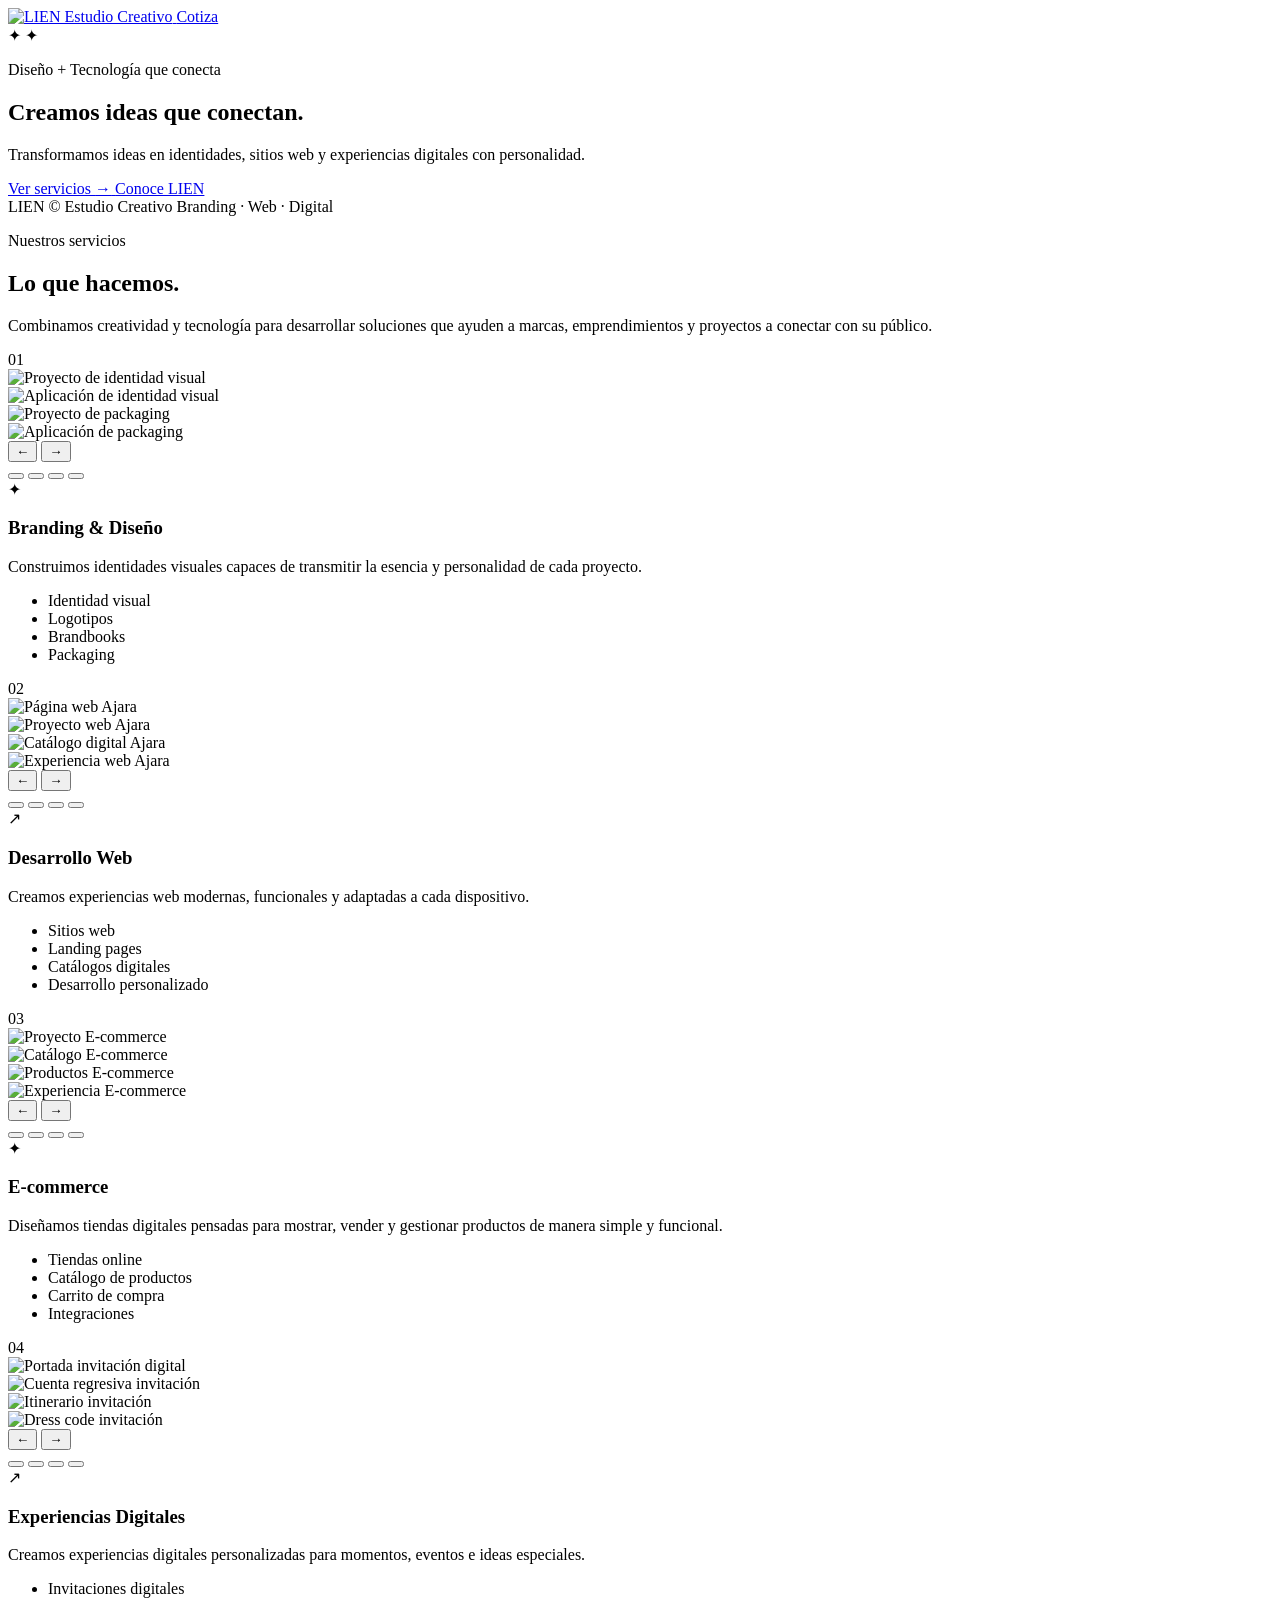
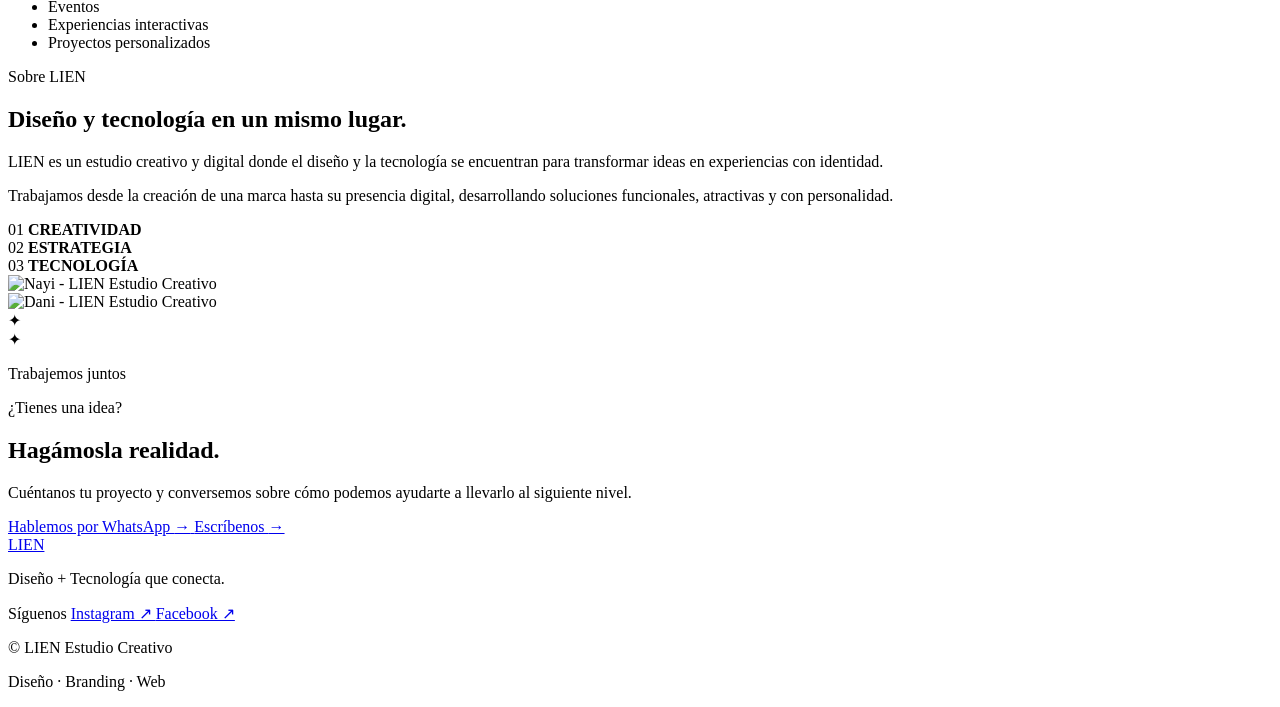
==== index.html @ dd1b2b1e "cambio de carpeta" ====
<!DOCTYPE html>
<html lang="es">

<head>
    <meta charset="UTF-8">
    <meta name="viewport" content="width=device-width, initial-scale=1.0">

    <meta
        name="description"
        content="LIEN Estudio Creativo - Diseño, branding, desarrollo web, e-commerce y experiencias digitales."
    >

    <title>LIEN | Estudio Creativo</title>

    <link rel="stylesheet" href="css/style.css">
</head>

<body>

    <!-- ==========================================
         HEADER
    =========================================== -->

    <header class="header">

        <a href="#inicio" class="logo" aria-label="Ir al inicio">
            <img
                src="assets/images/Logo lien.jpeg"
                alt="LIEN Estudio Creativo"
            >
        </a>

        <a href="#contacto" class="header-contact">
            Cotiza 
        </a>

    </header>


    <main>

        <!-- ==========================================
             HERO
        =========================================== -->

        <section class="hero" id="inicio">

            <div class="hero-shape shape-one"></div>
            <div class="hero-shape shape-two"></div>

            <span class="hero-star star-one">✦</span>
            <span class="hero-star star-two">✦</span>

            <div class="hero-content">

                <p class="eyebrow">
                    Diseño + Tecnología que conecta
                </p>

                <h1>
                    Creamos ideas
                    <span>que conectan.</span>
                </h1>

                <p class="hero-description">
                    Transformamos ideas en identidades,
                    sitios web y experiencias digitales
                    con personalidad.
                </p>

                <div class="hero-actions">

                    <a href="#servicios" class="button-primary">
                        Ver servicios
                        <span>→</span>
                    </a>

                    <a href="#nosotros" class="button-text">
                        Conoce LIEN
                    </a>

                </div>

            </div>

            <div class="hero-bottom">

                <span>LIEN © <span id="heroYear"></span></span>
                <span>Estudio Creativo</span>
                <span>Branding · Web · Digital</span>

            </div>

        </section>


        <!-- ==========================================
             SERVICIOS
        =========================================== -->

        <section class="services-section" id="servicios">

            <div class="section-heading">

                <div>
                    <p class="section-label">
                        Nuestros servicios
                    </p>

                    <h2>
                        Lo que hacemos<span>.</span>
                    </h2>
                </div>

                <p class="services-intro">
                    Combinamos creatividad y tecnología
                    para desarrollar soluciones que ayuden
                    a marcas, emprendimientos y proyectos
                    a conectar con su público.
                </p>

            </div>


            <div class="services-grid">


                <!-- ==================================
                     01 BRANDING
                =================================== -->

                <article class="service-card service-branding">

                    <span class="service-number">01</span>

                    <div class="mini-carousel">

                        <div class="carousel-viewport">

                            <div class="carousel-track">

                                <div class="carousel-slide">
                                    <img
                                        src="assets/images/Branding/branding-01.jpeg"
                                        alt="Proyecto de identidad visual"
                                    >
                                </div>

                                <div class="carousel-slide">
                                    <img
                                        src="assets/images/Branding/branding-02.jpeg"
                                        alt="Aplicación de identidad visual"
                                    >
                                </div>

                                <div class="carousel-slide">
                                    <img
                                        src="assets/images/Branding/packaging-01.gif"
                                        alt="Proyecto de packaging"
                                    >
                                </div>

                                <div class="carousel-slide">
                                    <img
                                        src="assets/images/Branding/packaging-02.gif"
                                        alt="Aplicación de packaging"
                                    >
                                </div>

                            </div>

                            <button
                                class="carousel-arrow carousel-prev"
                                type="button"
                                aria-label="Imagen anterior"
                            >
                                ←
                            </button>

                            <button
                                class="carousel-arrow carousel-next"
                                type="button"
                                aria-label="Imagen siguiente"
                            >
                                →
                            </button>

                        </div>

                        <div class="carousel-dots">
                            <button class="carousel-dot active"></button>
                            <button class="carousel-dot"></button>
                            <button class="carousel-dot"></button>
                            <button class="carousel-dot"></button>
                        </div>

                    </div>


                    <div class="service-content">

                        <div class="service-icon">✦</div>

                        <h3>Branding & Diseño</h3>

                        <p>
                            Construimos identidades visuales capaces
                            de transmitir la esencia y personalidad
                            de cada proyecto.
                        </p>

                        <ul>
                            <li>Identidad visual</li>
                            <li>Logotipos</li>
                            <li>Brandbooks</li>
                            <li>Packaging</li>
                        </ul>

                    </div>

                </article>


                <!-- ==================================
                     02 DESARROLLO WEB
                =================================== -->

                <article class="service-card service-web">

                    <span class="service-number">02</span>

                    <div class="mini-carousel">

                        <div class="carousel-viewport">

                            <div class="carousel-track">

                                <div class="carousel-slide">
                                    <img
                                        src="assets/images/Desarrollo web/ajara-web-01.png"
                                        alt="Página web Ajara"
                                    >
                                </div>

                                <div class="carousel-slide">
                                    <img
                                        src="assets/images/Desarrollo web/ajara-web-02.png"
                                        alt="Proyecto web Ajara"
                                    >
                                </div>

                                <div class="carousel-slide">
                                    <img
                                        src="assets/images/Desarrollo web/ajara-web-03.png"
                                        alt="Catálogo digital Ajara"
                                    >
                                </div>

                                <div class="carousel-slide">
                                    <img
                                        src="assets/images/Desarrollo web/ajara-web-04.png"
                                        alt="Experiencia web Ajara"
                                    >
                                </div>

                            </div>

                            <button
                                class="carousel-arrow carousel-prev"
                                type="button"
                                aria-label="Imagen anterior"
                            >
                                ←
                            </button>

                            <button
                                class="carousel-arrow carousel-next"
                                type="button"
                                aria-label="Imagen siguiente"
                            >
                                →
                            </button>

                        </div>

                        <div class="carousel-dots">
                            <button class="carousel-dot active"></button>
                            <button class="carousel-dot"></button>
                            <button class="carousel-dot"></button>
                            <button class="carousel-dot"></button>
                        </div>

                    </div>


                    <div class="service-content">

                        <div class="service-icon">↗</div>

                        <h3>Desarrollo Web</h3>

                        <p>
                            Creamos experiencias web modernas,
                            funcionales y adaptadas a cada dispositivo.
                        </p>

                        <ul>
                            <li>Sitios web</li>
                            <li>Landing pages</li>
                            <li>Catálogos digitales</li>
                            <li>Desarrollo personalizado</li>
                        </ul>

                    </div>

                </article>


                <!-- ==================================
                     03 E-COMMERCE
                =================================== -->

                <article class="service-card service-ecommerce">

                    <span class="service-number">03</span>

                    <div class="mini-carousel">

                        <div class="carousel-viewport">

                            <div class="carousel-track">

                                <div class="carousel-slide">
                                    <img
                                        src="assets/images/E-comerce/ecomerce 1.png"
                                        alt="Proyecto E-commerce"
                                    >
                                </div>

                                <div class="carousel-slide">
                                    <img
                                        src="assets/images/E-comerce/ecomerce 2.png"
                                        alt="Catálogo E-commerce"
                                    >
                                </div>

                                <div class="carousel-slide">
                                    <img
                                        src="assets/images/E-comerce/ecomerce 3.png"
                                        alt="Productos E-commerce"
                                    >
                                </div>

                                <div class="carousel-slide">
                                    <img
                                        src="assets/images/E-comerce/ecomerce 4.png"
                                        alt="Experiencia E-commerce"
                                    >
                                </div>

                            </div>

                            <button
                                class="carousel-arrow carousel-prev"
                                type="button"
                                aria-label="Imagen anterior"
                            >
                                ←
                            </button>

                            <button
                                class="carousel-arrow carousel-next"
                                type="button"
                                aria-label="Imagen siguiente"
                            >
                                →
                            </button>

                        </div>

                        <div class="carousel-dots">
                            <button class="carousel-dot active"></button>
                            <button class="carousel-dot"></button>
                            <button class="carousel-dot"></button>
                            <button class="carousel-dot"></button>
                        </div>

                    </div>


                    <div class="service-content">

                        <div class="service-icon">✦</div>

                        <h3>E-commerce</h3>

                        <p>
                            Diseñamos tiendas digitales pensadas
                            para mostrar, vender y gestionar productos
                            de manera simple y funcional.
                        </p>

                        <ul>
                            <li>Tiendas online</li>
                            <li>Catálogo de productos</li>
                            <li>Carrito de compra</li>
                            <li>Integraciones</li>
                        </ul>

                    </div>

                </article>


                <!-- ==================================
                     04 EXPERIENCIAS DIGITALES
                =================================== -->

                <article class="service-card service-experiences">

                    <span class="service-number">04</span>

                    <div class="mini-carousel">

                        <div class="carousel-viewport">

                            <div class="carousel-track">

                                <div class="carousel-slide">
                                    <img
                                        src="assets/images/Experiencias/experiencias 04.png"
                                        alt="Portada invitación digital"
                                    >
                                </div>

                                <div class="carousel-slide">
                                    <img
                                        src="assets/images/Experiencias/experiencias 01.png"
                                        alt="Cuenta regresiva invitación"
                                    >
                                </div>

                                <div class="carousel-slide">
                                    <img
                                        src="assets/images/Experiencias/experiencias 02.png"
                                        alt="Itinerario invitación"
                                    >
                                </div>

                                <div class="carousel-slide">
                                    <img
                                        src="assets/images/Experiencias/experiencias 03.png"
                                        alt="Dress code invitación"
                                    >
                                </div>

                            </div>

                            <button
                                class="carousel-arrow carousel-prev"
                                type="button"
                                aria-label="Imagen anterior"
                            >
                                ←
                            </button>

                            <button
                                class="carousel-arrow carousel-next"
                                type="button"
                                aria-label="Imagen siguiente"
                            >
                                →
                            </button>

                        </div>

                        <div class="carousel-dots">
                            <button class="carousel-dot active"></button>
                            <button class="carousel-dot"></button>
                            <button class="carousel-dot"></button>
                            <button class="carousel-dot"></button>
                        </div>

                    </div>


                    <div class="service-content">

                        <div class="service-icon">↗</div>

                        <h3>Experiencias Digitales</h3>

                        <p>
                            Creamos experiencias digitales
                            personalizadas para momentos,
                            eventos e ideas especiales.
                        </p>

                        <ul>
                            <li>Invitaciones digitales</li>
                            <li>Eventos</li>
                            <li>Experiencias interactivas</li>
                            <li>Proyectos personalizados</li>
                        </ul>

                    </div>

                </article>

            </div>

        </section>


        <!-- ==========================================
             SOBRE LIEN
        =========================================== -->

        <section class="about-section" id="nosotros">

            <div class="about-content">

                <div class="about-info">

                    <p class="section-label">
                        Sobre LIEN
                    </p>

                    <h2>
                        Diseño y tecnología
                        <span>en un mismo lugar.</span>
                    </h2>

                    <div class="about-text">

                        <p>
                            LIEN es un estudio creativo y digital
                            donde el diseño y la tecnología se encuentran
                            para transformar ideas en experiencias
                            con identidad.
                        </p>

                        <p>
                            Trabajamos desde la creación de una marca
                            hasta su presencia digital, desarrollando
                            soluciones funcionales, atractivas
                            y con personalidad.
                        </p>

                    </div>

                    <div class="about-values">

                        <div>
                            <span>01</span>
                            <strong>CREATIVIDAD</strong>
                        </div>

                        <div>
                            <span>02</span>
                            <strong>ESTRATEGIA</strong>
                        </div>

                        <div>
                            <span>03</span>
                            <strong>TECNOLOGÍA</strong>
                        </div>

                    </div>

                </div>


                <div class="about-gallery">

                    <div class="about-photo about-photo-one">
                        <img
                            src="assets/images/nayi.jpeg"
                            alt="Nayi - LIEN Estudio Creativo"
                        >
                    </div>

                    <div class="about-photo about-photo-two">
                        <img
                            src="assets/images/dani.jpeg"
                            alt="Dani - LIEN Estudio Creativo"
                        >
                    </div>

                    <span class="about-gallery-star">✦</span>

                </div>

            </div>

        </section>


        <!-- ==========================================
             CONTACTO
        =========================================== -->

        <section class="contact-section" id="contacto">

            <span class="contact-star">✦</span>

            <div class="contact-content">

                <p class="section-label">
                    Trabajemos juntos
                </p>

                <p class="contact-small">
                    ¿Tienes una idea?
                </p>

                <h2>
                    Hagámosla
                    <span>realidad.</span>
                </h2>

                <p class="contact-description">
                    Cuéntanos tu proyecto y conversemos
                    sobre cómo podemos ayudarte a llevarlo
                    al siguiente nivel.
                </p>

                <div class="contact-buttons">

                    <a
                        href="https://wa.me/56963546321"
                        target="_blank"
                        rel="noopener noreferrer"
                        class="contact-button contact-whatsapp"
                    >
                        Hablemos por WhatsApp
                        <span>→</span>
                    </a>

                    <a
                        href="mailto:estudio_lien@outlook.com"
                        class="contact-button contact-email"
                    >
                        Escríbenos
                        <span>→</span>
                    </a>

                </div>

            </div>

        </section>

    </main>


    <!-- ==========================================
         FOOTER
    =========================================== -->

    <footer class="footer">

        <div class="footer-brand">

            <a href="#inicio" class="footer-logo">
                LIEN
            </a>

            <p>
                Diseño + Tecnología que conecta.
            </p>

        </div>


        <div class="footer-social">

            <span>Síguenos</span>

            <a
                href="https://www.instagram.com/estudio_lien/"
                target="_blank"
                rel="noopener noreferrer"
            >
                Instagram ↗
            </a>

            <a
                href="https://www.facebook.com/profile.php?id=61594527280210"
                target="_blank"
                rel="noopener noreferrer"
            >
                Facebook ↗
            </a>

        </div>


        <div class="footer-bottom">

            <p>
                © <span id="year"></span>
                LIEN Estudio Creativo
            </p>

            <p>
                Diseño · Branding · Web
            </p>

        </div>

    </footer>


    <script src="js/main.js"></script>

</body>
</html>
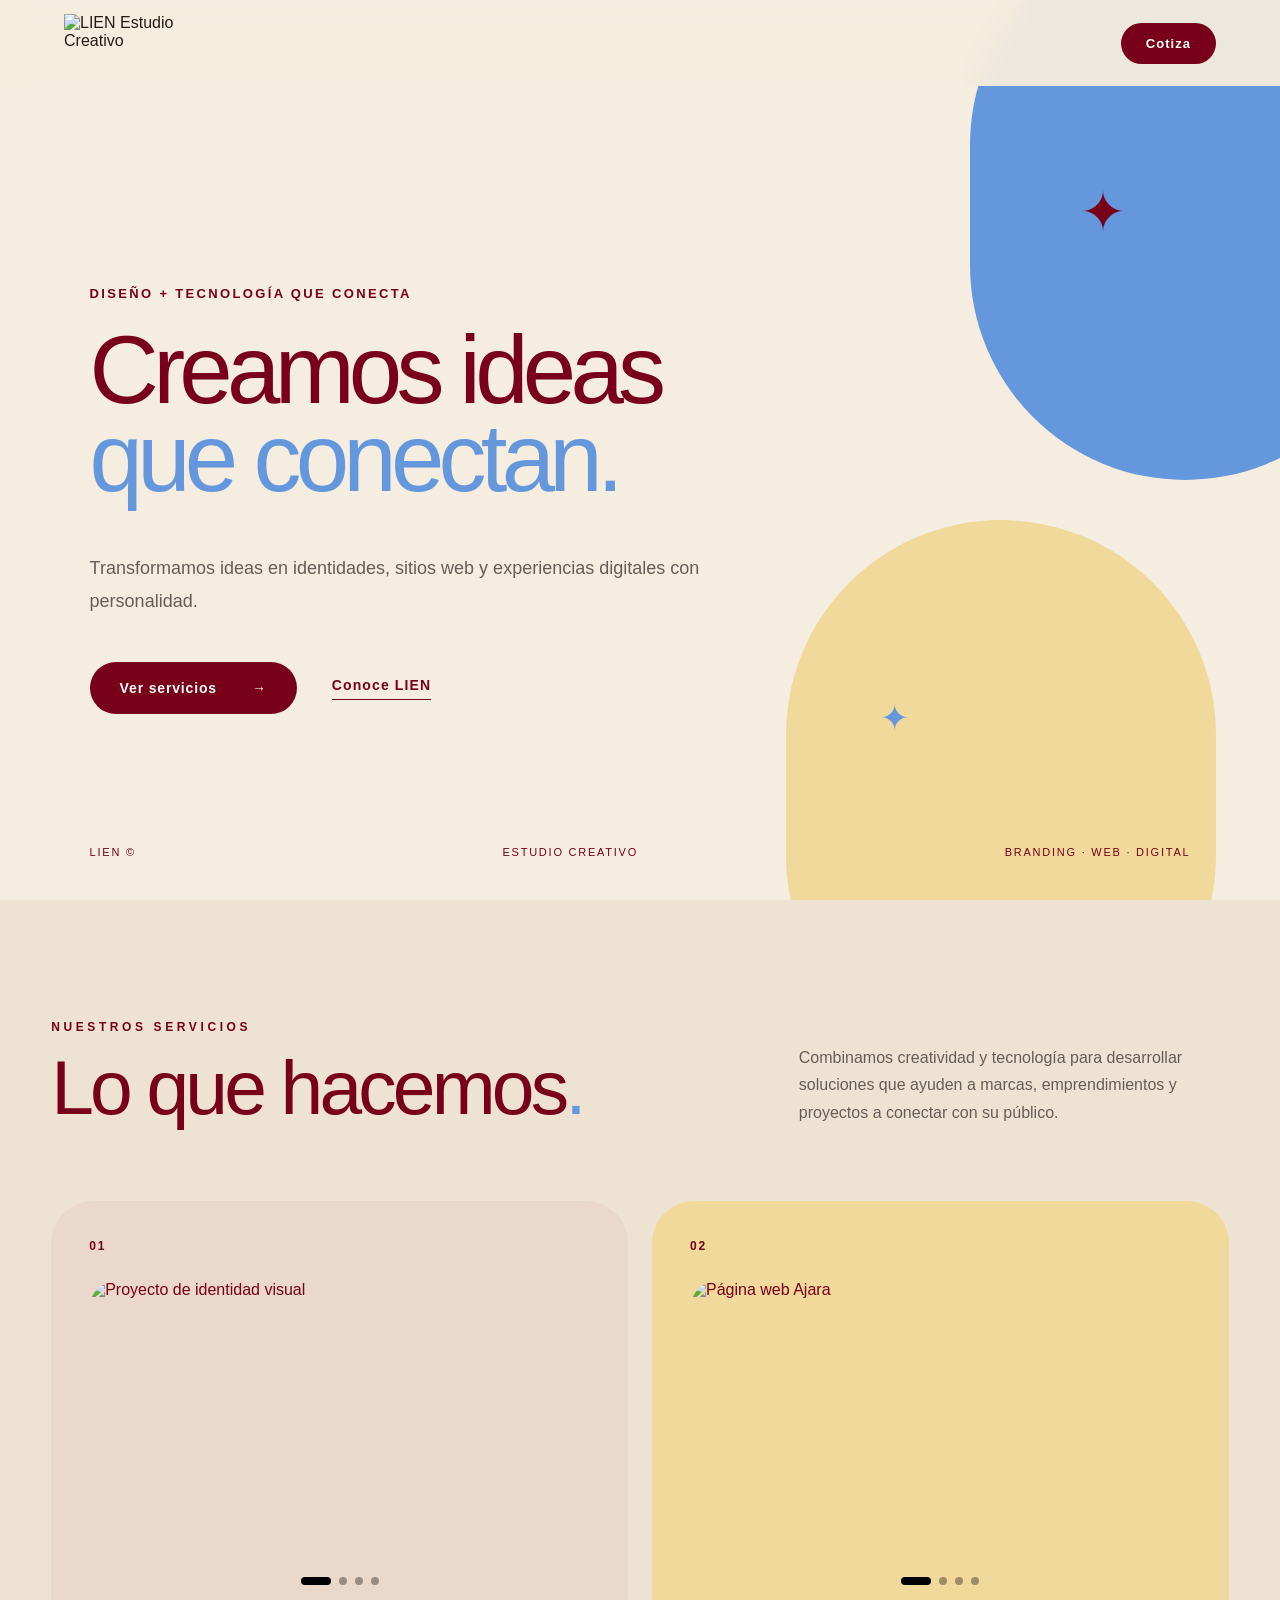
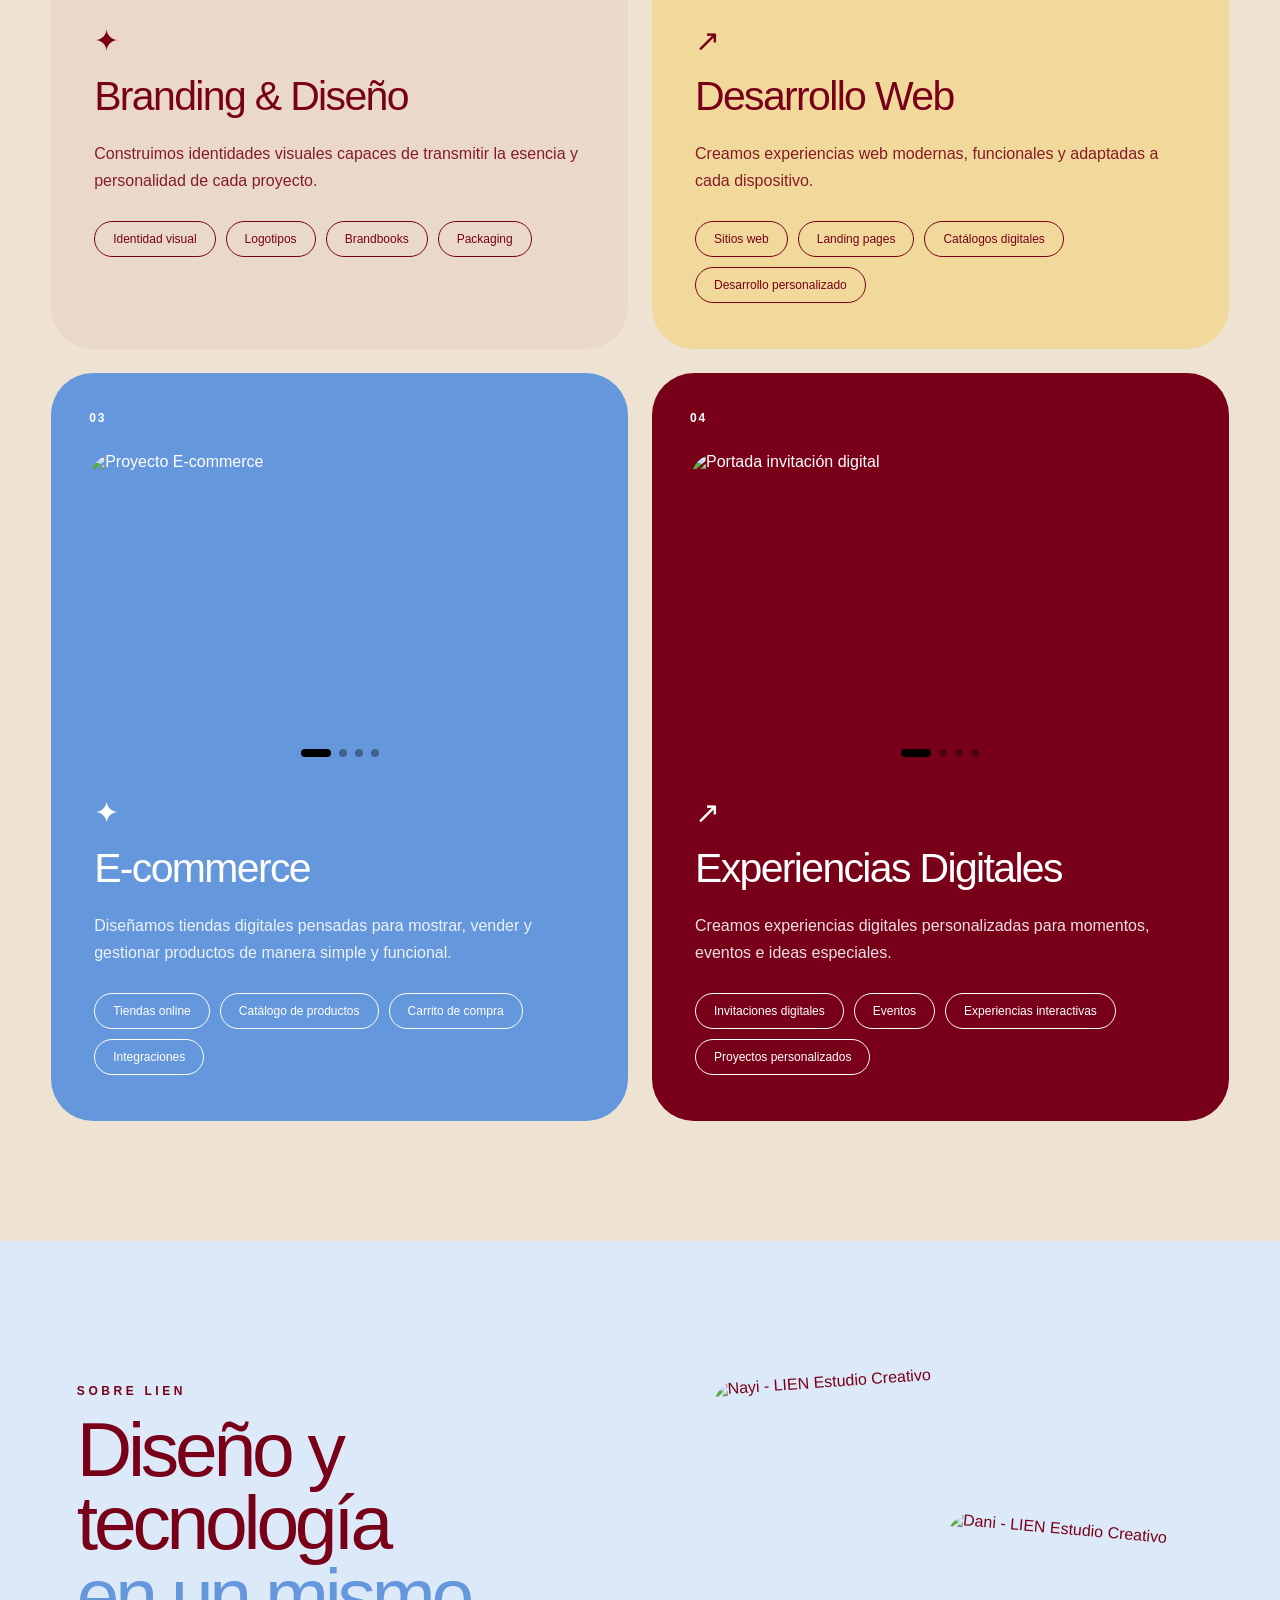
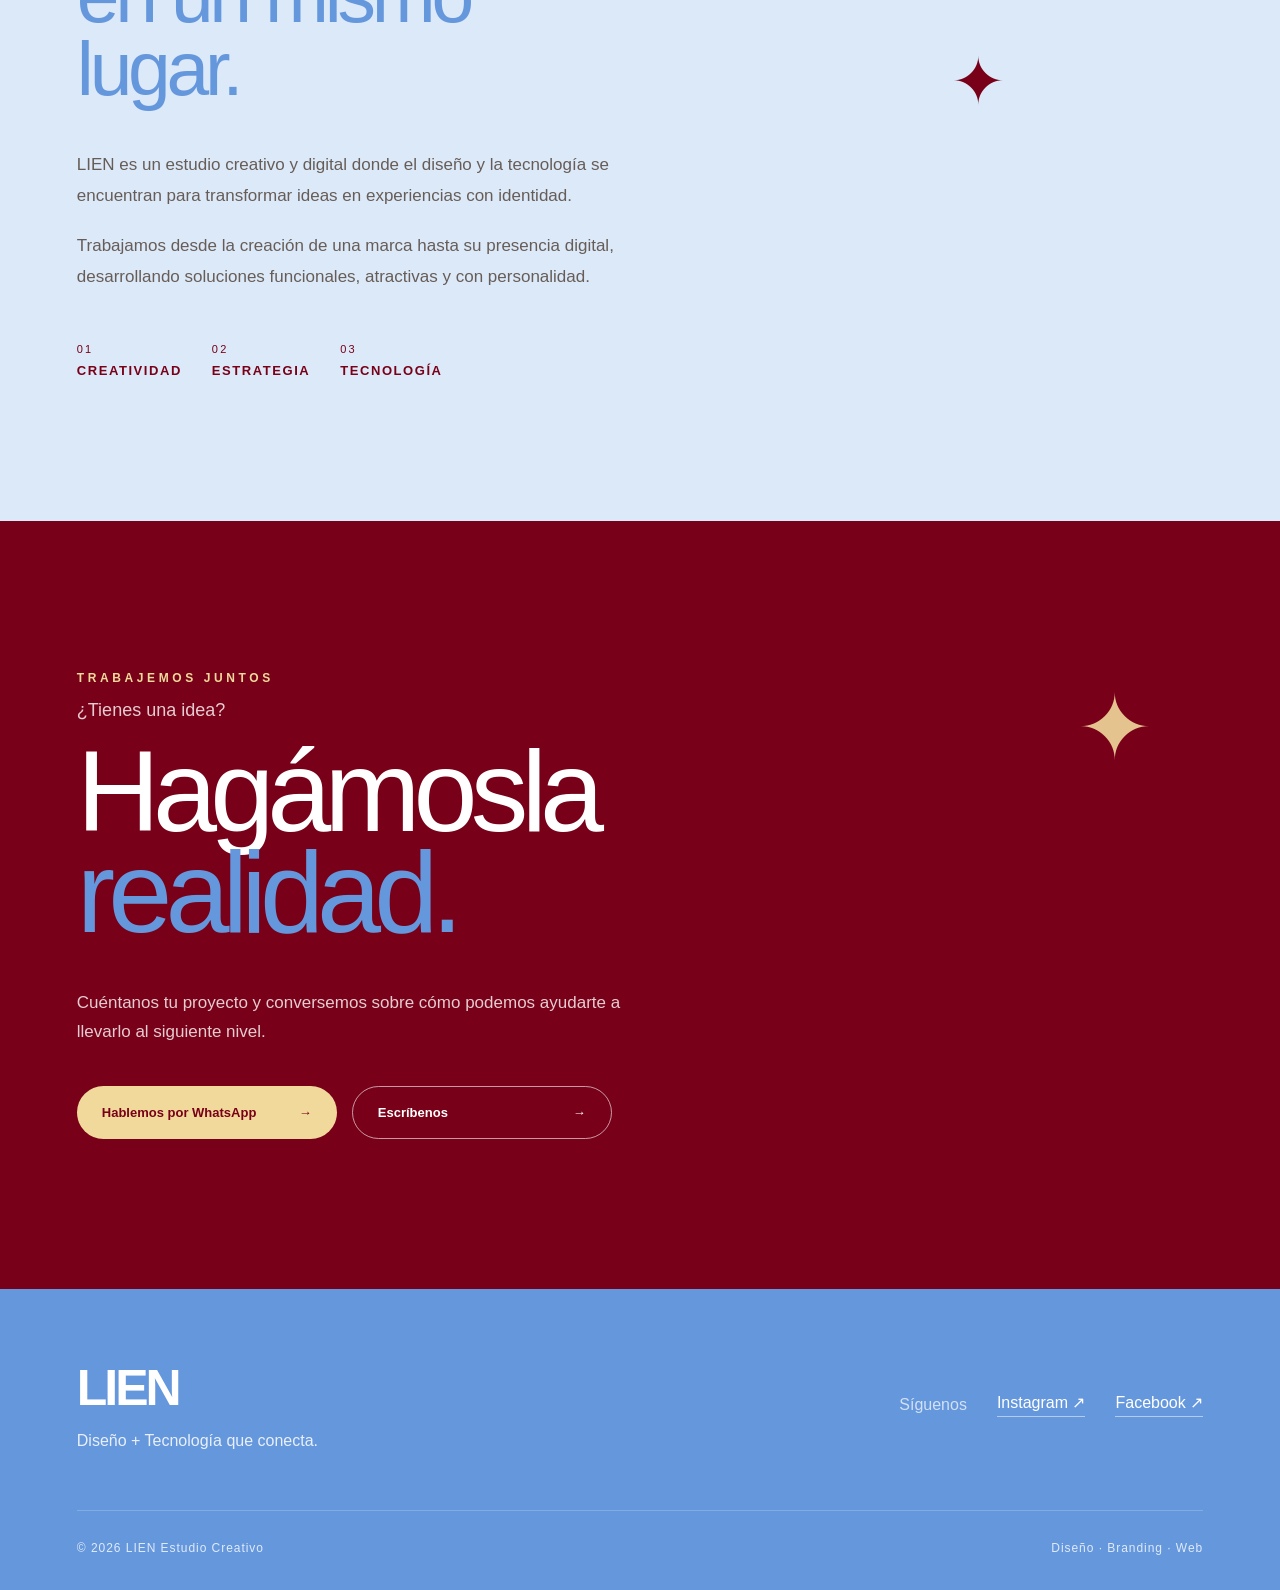
==== commit 7dd88d54: "agregando css y java" ====
--- a/index.html
+++ b/index.html
@@ -12,7 +12,7 @@
 
     <title>LIEN | Estudio Creativo</title>
 
-    <link rel="stylesheet" href="css/style.css">
+    <link rel="stylesheet" href="style.css">
 </head>
 
 <body>
@@ -712,7 +712,7 @@
     </footer>
 
 
-    <script src="js/main.js"></script>
+    <script src="main.js"></script>
 
 </body>
 </html>
--- a/style.css
+++ b/style.css
@@ -0,0 +1,1362 @@
+/* ==========================================================
+   LIEN — ESTUDIO CREATIVO
+   CSS COMPLETO
+========================================================== */
+
+
+/* ==========================================================
+   VARIABLES
+========================================================== */
+
+:root {
+    --burgundy: #780018;
+    --burgundy-dark: #5d0013;
+
+    --blue: #6597dd;
+    --blue-light: #8bb2e8;
+    --blue-soft: #dce9f8;
+
+    --cream: #f1d99c;
+    --cream-light: #f5eddf;
+    --cream-soft: #eee3d3;
+
+    --white: #ffffff;
+
+    --background: #f5eddf;
+
+    --text: #261b18;
+    --text-soft: #675d58;
+
+    --container: 1500px;
+}
+
+
+/* ==========================================================
+   RESET
+========================================================== */
+
+* {
+    margin: 0;
+    padding: 0;
+    box-sizing: border-box;
+}
+
+html {
+    scroll-behavior: smooth;
+}
+
+body {
+    font-family: Arial, Helvetica, sans-serif;
+    background: var(--background);
+    color: var(--text);
+    overflow-x: hidden;
+}
+
+img {
+    display: block;
+    max-width: 100%;
+}
+
+a {
+    color: inherit;
+    text-decoration: none;
+}
+
+button {
+    font: inherit;
+}
+
+
+/* ==========================================================
+   HEADER
+========================================================== */
+
+.header {
+    position: fixed;
+    top: 0;
+    left: 0;
+
+    width: 100%;
+    height: 86px;
+
+    padding: 0 5%;
+
+    display: flex;
+    align-items: center;
+    justify-content: space-between;
+
+    background: rgba(245, 237, 223, 0.94);
+
+    backdrop-filter: blur(12px);
+
+    z-index: 1000;
+
+    transition: 0.3s ease;
+}
+
+.header.scrolled {
+    background: rgba(245, 237, 223, 0.98);
+
+    box-shadow:
+        0 8px 30px rgba(120, 0, 24, 0.08);
+}
+
+
+/* LOGO */
+
+.logo {
+    display: flex;
+    align-items: center;
+
+    width: 150px;
+}
+
+.logo img {
+    width: 100%;
+    max-width: 150px;
+
+    height: 58px;
+
+    object-fit: contain;
+}
+
+
+/* BOTÓN HEADER */
+
+.header-contact {
+    display: inline-flex;
+    align-items: center;
+    justify-content: center;
+
+    padding: 13px 25px;
+
+    border-radius: 999px;
+
+    background: var(--burgundy);
+    color: var(--white);
+
+    font-size: 13px;
+    font-weight: 600;
+    letter-spacing: 0.08em;
+
+    transition:
+        background 0.3s ease,
+        transform 0.3s ease;
+}
+
+.header-contact:hover {
+    background: var(--burgundy-dark);
+    transform: translateY(-2px);
+}
+
+
+/* ==========================================================
+   HERO
+========================================================== */
+
+.hero {
+    position: relative;
+
+    min-height: 100vh;
+
+    padding:
+        170px
+        max(7%, calc((100vw - var(--container)) / 2))
+        70px;
+
+    display: flex;
+    align-items: center;
+
+    background: var(--cream-light);
+
+    overflow: hidden;
+}
+
+
+/* CONTENIDO */
+
+.hero-content {
+    position: relative;
+    z-index: 5;
+
+    width: min(900px, 70%);
+}
+
+
+/* EYEBROW */
+
+.eyebrow {
+    margin-bottom: 25px;
+
+    color: var(--burgundy);
+
+    font-size: 13px;
+    font-weight: 700;
+
+    letter-spacing: 0.18em;
+    text-transform: uppercase;
+}
+
+
+/* TITULAR */
+
+.hero h1 {
+    max-width: 1000px;
+
+    color: var(--burgundy);
+
+    font-size: clamp(70px, 7.5vw, 145px);
+    font-weight: 500;
+
+    line-height: 0.92;
+    letter-spacing: -0.06em;
+}
+
+.hero h1 span {
+    display: block;
+
+    color: var(--blue);
+}
+
+
+/* DESCRIPCIÓN */
+
+.hero-description {
+    max-width: 620px;
+
+    margin-top: 50px;
+
+    color: var(--text-soft);
+
+    font-size: 18px;
+    line-height: 1.8;
+}
+
+
+/* BOTONES */
+
+.hero-actions {
+    display: flex;
+    align-items: center;
+    gap: 35px;
+
+    margin-top: 45px;
+}
+
+.button-primary {
+    display: inline-flex;
+    align-items: center;
+    gap: 35px;
+
+    padding: 18px 30px;
+
+    background: var(--burgundy);
+    color: var(--white);
+
+    border-radius: 999px;
+
+    font-size: 14px;
+    font-weight: 600;
+
+    letter-spacing: 0.06em;
+
+    transition: 0.3s ease;
+}
+
+.button-primary:hover {
+    background: var(--burgundy-dark);
+    transform: translateY(-3px);
+}
+
+.button-text {
+    padding-bottom: 6px;
+
+    border-bottom: 1px solid var(--burgundy);
+
+    color: var(--burgundy);
+
+    font-size: 14px;
+    font-weight: 600;
+
+    letter-spacing: 0.08em;
+}
+
+
+/* ==========================================================
+   FIGURAS HERO
+========================================================== */
+
+.hero-shape {
+    position: absolute;
+
+    border-radius: 999px;
+}
+
+.shape-one {
+    width: 430px;
+    height: 550px;
+
+    right: -120px;
+    top: -70px;
+
+    background: var(--blue);
+}
+
+.shape-two {
+    width: 430px;
+    height: 550px;
+
+    right: 5%;
+    bottom: -170px;
+
+    background: var(--cream);
+}
+
+.hero-star {
+    position: absolute;
+
+    z-index: 3;
+
+    color: var(--burgundy);
+}
+
+.star-one {
+    right: 12%;
+    top: 20%;
+
+    font-size: 55px;
+}
+
+.star-two {
+    right: 29%;
+    bottom: 18%;
+
+    color: var(--blue);
+
+    font-size: 35px;
+}
+
+
+/* ==========================================================
+   HERO BOTTOM
+========================================================== */
+
+.hero-bottom {
+    position: absolute;
+
+    left: 7%;
+    right: 7%;
+    bottom: 42px;
+
+    display: flex;
+    justify-content: space-between;
+
+    color: var(--burgundy);
+
+    font-size: 11px;
+
+    letter-spacing: 0.16em;
+    text-transform: uppercase;
+}
+
+
+/* ==========================================================
+   SERVICIOS
+========================================================== */
+
+.services-section {
+    padding: 120px 4%;
+
+    background: var(--cream-soft);
+}
+
+
+/* CABECERA */
+
+.section-heading {
+    max-width: var(--container);
+
+    margin: 0 auto 75px;
+
+    display: flex;
+    justify-content: space-between;
+    align-items: flex-end;
+
+    gap: 60px;
+}
+
+.section-label {
+    margin-bottom: 15px;
+
+    color: var(--burgundy);
+
+    font-size: 12px;
+    font-weight: 700;
+
+    letter-spacing: 0.3em;
+    text-transform: uppercase;
+}
+
+.section-heading h2 {
+    color: var(--burgundy);
+
+    font-size: clamp(48px, 6vw, 95px);
+
+    font-weight: 500;
+    letter-spacing: -0.05em;
+
+    line-height: 1;
+}
+
+.section-heading h2 span {
+    color: var(--blue);
+}
+
+.services-intro {
+    max-width: 430px;
+
+    color: var(--text-soft);
+
+    font-size: 16px;
+    line-height: 1.7;
+}
+
+
+/* ==========================================================
+   GRID SERVICIOS
+========================================================== */
+
+.services-grid {
+    max-width: var(--container);
+
+    margin: 0 auto;
+
+    display: grid;
+
+    grid-template-columns:
+        repeat(2, minmax(0, 1fr));
+
+    gap: 24px;
+}
+
+
+/* ==========================================================
+   TARJETA
+========================================================== */
+
+.service-card {
+    position: relative;
+
+    min-width: 0;
+
+    padding: 38px;
+
+    border-radius: 42px;
+
+    overflow: hidden;
+}
+
+
+/* COLORES */
+
+.service-branding {
+    background: #ead9ca;
+    color: var(--burgundy);
+}
+
+.service-web {
+    background: var(--cream);
+    color: var(--burgundy);
+}
+
+.service-ecommerce {
+    background: var(--blue);
+    color: var(--white);
+}
+
+.service-experiences {
+    background: var(--burgundy);
+    color: var(--white);
+}
+
+
+/* NÚMERO */
+
+.service-number {
+    display: block;
+
+    margin-bottom: 28px;
+
+    font-size: 12px;
+    font-weight: 700;
+
+    letter-spacing: 0.16em;
+}
+
+
+/* ==========================================================
+   CARRUSEL
+========================================================== */
+
+.mini-carousel {
+    width: 100%;
+}
+
+.carousel-viewport {
+    position: relative;
+
+    width: 100%;
+
+    aspect-ratio: 16 / 9;
+
+    border-radius: 28px;
+
+    overflow: hidden;
+}
+
+.carousel-track {
+    display: flex;
+
+    width: 100%;
+    height: 100%;
+
+    transition: transform 0.55s ease;
+}
+
+.carousel-slide {
+    flex: 0 0 100%;
+
+    min-width: 100%;
+    height: 100%;
+}
+
+.carousel-slide img {
+    width: 100%;
+    height: 100%;
+
+    object-fit: cover;
+}
+
+
+/* FLECHAS */
+
+.carousel-arrow {
+    position: absolute;
+
+    top: 50%;
+
+    width: 44px;
+    height: 44px;
+
+    transform: translateY(-50%);
+
+    border: 0;
+
+    border-radius: 50%;
+
+    background: rgba(255, 255, 255, 0.9);
+
+    color: var(--burgundy);
+
+    cursor: pointer;
+
+    z-index: 10;
+
+    opacity: 0;
+
+    transition: 0.3s ease;
+}
+
+.carousel-prev {
+    left: 16px;
+}
+
+.carousel-next {
+    right: 16px;
+}
+
+.carousel-viewport:hover .carousel-arrow {
+    opacity: 1;
+}
+
+
+/* DOTS */
+
+.carousel-dots {
+    display: flex;
+    justify-content: center;
+
+    gap: 8px;
+
+    margin: 14px 0 0;
+}
+
+.carousel-dot {
+    width: 8px;
+    height: 8px;
+
+    padding: 0;
+
+    border: 0;
+
+    border-radius: 50%;
+
+    background: currentColor;
+
+    opacity: 0.35;
+
+    cursor: pointer;
+
+    transition: 0.25s ease;
+}
+
+.carousel-dot.active {
+    width: 30px;
+
+    border-radius: 999px;
+
+    opacity: 1;
+}
+
+
+/* ==========================================================
+   CONTENIDO TARJETA
+========================================================== */
+
+.service-content {
+    padding: 38px 5px 8px;
+}
+
+.service-icon {
+    margin-bottom: 15px;
+
+    font-size: 30px;
+}
+
+.service-content h3 {
+    margin-bottom: 20px;
+
+    font-size: clamp(36px, 3.2vw, 62px);
+
+    font-weight: 500;
+
+    letter-spacing: -0.04em;
+}
+
+.service-content p {
+    max-width: 610px;
+
+    margin-bottom: 27px;
+
+    font-size: 16px;
+
+    line-height: 1.7;
+
+    opacity: 0.88;
+}
+
+.service-content ul {
+    display: flex;
+    flex-wrap: wrap;
+
+    gap: 10px;
+
+    list-style: none;
+}
+
+.service-content li {
+    padding: 10px 18px;
+
+    border: 1px solid currentColor;
+
+    border-radius: 999px;
+
+    font-size: 12px;
+}
+
+
+/* ==========================================================
+   SOBRE LIEN
+========================================================== */
+
+.about-section {
+    padding: 130px 6%;
+
+    background: var(--blue-soft);
+
+    color: var(--burgundy);
+}
+
+.about-content {
+    max-width: var(--container);
+
+    margin: auto;
+
+    display: grid;
+
+    grid-template-columns:
+        minmax(0, 1fr)
+        minmax(420px, 0.85fr);
+
+    gap: 90px;
+
+    align-items: center;
+}
+
+.about-info h2 {
+    max-width: 750px;
+
+    margin-bottom: 45px;
+
+    font-size: clamp(55px, 6vw, 100px);
+
+    font-weight: 500;
+
+    line-height: 0.95;
+
+    letter-spacing: -0.055em;
+}
+
+.about-info h2 span {
+    display: block;
+
+    color: var(--blue);
+}
+
+.about-text {
+    max-width: 650px;
+
+    display: grid;
+
+    gap: 20px;
+
+    color: var(--text-soft);
+
+    font-size: 17px;
+
+    line-height: 1.8;
+}
+
+
+/* VALORES */
+
+.about-values {
+    display: flex;
+    flex-wrap: wrap;
+
+    gap: 30px;
+
+    margin-top: 50px;
+}
+
+.about-values div {
+    display: flex;
+    flex-direction: column;
+
+    gap: 8px;
+}
+
+.about-values span {
+    font-size: 11px;
+
+    letter-spacing: 0.2em;
+}
+
+.about-values strong {
+    font-size: 13px;
+
+    letter-spacing: 0.12em;
+}
+
+
+/* ==========================================================
+   GALERÍA SOBRE LIEN
+========================================================== */
+
+.about-gallery {
+    position: relative;
+
+    min-height: 620px;
+}
+
+.about-photo {
+    position: absolute;
+
+    overflow: hidden;
+
+    border-radius: 30px;
+}
+
+.about-photo img {
+    width: 100%;
+    height: 100%;
+
+    object-fit: cover;
+}
+
+.about-photo-one {
+    width: 58%;
+    height: 470px;
+
+    left: 0;
+    top: 0;
+
+    transform: rotate(-4deg);
+}
+
+.about-photo-two {
+    width: 58%;
+    height: 470px;
+
+    right: 0;
+    bottom: 0;
+
+    transform: rotate(5deg);
+}
+
+.about-gallery-star {
+    position: absolute;
+
+    left: 47%;
+    top: 44%;
+
+    z-index: 5;
+
+    color: var(--burgundy);
+
+    font-size: 65px;
+}
+
+
+/* ==========================================================
+   CONTACTO
+========================================================== */
+
+.contact-section {
+    position: relative;
+
+    padding: 150px 6%;
+
+    background: var(--burgundy);
+
+    color: var(--white);
+
+    overflow: hidden;
+}
+
+.contact-content {
+    position: relative;
+
+    z-index: 2;
+
+    max-width: var(--container);
+
+    margin: auto;
+}
+
+.contact-section .section-label {
+    color: var(--cream);
+}
+
+.contact-small {
+    margin-bottom: 20px;
+
+    font-size: 18px;
+
+    opacity: 0.8;
+}
+
+.contact-content h2 {
+    max-width: 950px;
+
+    font-size: clamp(70px, 9vw, 150px);
+
+    font-weight: 500;
+
+    line-height: 0.88;
+
+    letter-spacing: -0.06em;
+}
+
+.contact-content h2 span {
+    display: block;
+
+    color: var(--blue);
+}
+
+.contact-description {
+    max-width: 550px;
+
+    margin-top: 45px;
+
+    font-size: 17px;
+
+    line-height: 1.7;
+
+    opacity: 0.8;
+}
+
+
+/* BOTONES CONTACTO */
+
+.contact-buttons {
+    display: flex;
+    flex-wrap: wrap;
+
+    gap: 15px;
+
+    margin-top: 40px;
+}
+
+.contact-button {
+    display: inline-flex;
+    align-items: center;
+    justify-content: space-between;
+
+    min-width: 260px;
+
+    padding: 18px 25px;
+
+    border-radius: 999px;
+
+    font-size: 13px;
+    font-weight: 700;
+
+    transition: 0.3s ease;
+}
+
+.contact-whatsapp {
+    background: var(--cream);
+
+    color: var(--burgundy);
+}
+
+.contact-email {
+    border: 1px solid rgba(255,255,255,0.6);
+
+    color: var(--white);
+}
+
+.contact-button:hover {
+    transform: translateY(-3px);
+}
+
+.contact-star {
+    position: absolute;
+
+    right: 10%;
+    top: 20%;
+
+    color: var(--cream);
+
+    font-size: 90px;
+
+    opacity: 0.9;
+}
+
+
+/* ==========================================================
+   FOOTER
+========================================================== */
+
+.footer {
+    padding: 70px 6% 35px;
+
+    background: var(--blue);
+
+    color: var(--white);
+
+    display: grid;
+
+    grid-template-columns: 1fr 1fr;
+
+    gap: 60px;
+}
+
+.footer-logo {
+    display: inline-block;
+
+    margin-bottom: 15px;
+
+    font-size: 50px;
+
+    font-weight: 700;
+
+    letter-spacing: -0.06em;
+}
+
+.footer-brand p {
+    opacity: 0.85;
+}
+
+.footer-social {
+    display: flex;
+    align-items: center;
+    justify-content: flex-end;
+
+    gap: 30px;
+}
+
+.footer-social span {
+    opacity: 0.7;
+}
+
+.footer-social a {
+    border-bottom: 1px solid rgba(255,255,255,0.5);
+
+    padding-bottom: 4px;
+}
+
+.footer-bottom {
+    grid-column: 1 / -1;
+
+    padding-top: 30px;
+
+    border-top: 1px solid rgba(255,255,255,0.25);
+
+    display: flex;
+    justify-content: space-between;
+
+    font-size: 12px;
+
+    letter-spacing: 0.08em;
+
+    opacity: 0.8;
+}
+
+
+/* ==========================================================
+   TABLET
+========================================================== */
+
+@media (max-width: 1100px) {
+
+    .hero {
+        padding-left: 6%;
+        padding-right: 6%;
+    }
+
+    .hero-content {
+        width: 78%;
+    }
+
+    .shape-one {
+        right: -260px;
+    }
+
+    .services-grid {
+        grid-template-columns: 1fr 1fr;
+    }
+
+    .service-card {
+        padding: 28px;
+    }
+
+    .about-content {
+        grid-template-columns: 1fr;
+    }
+
+    .about-gallery {
+        max-width: 700px;
+
+        width: 100%;
+
+        margin: auto;
+    }
+}
+
+
+/* ==========================================================
+   MÓVIL
+========================================================== */
+
+@media (max-width: 768px) {
+
+    .header {
+        height: 72px;
+
+        padding: 0 20px;
+    }
+
+    .logo {
+        width: 110px;
+    }
+
+    .logo img {
+        max-width: 110px;
+
+        height: 48px;
+    }
+
+    .header-contact {
+        padding: 11px 17px;
+
+        font-size: 11px;
+    }
+
+
+    /* HERO */
+
+    .hero {
+        min-height: 850px;
+
+        padding:
+            130px
+            22px
+            90px;
+
+        align-items: flex-start;
+    }
+
+    .hero-content {
+        width: 100%;
+    }
+
+    .eyebrow {
+        font-size: 10px;
+    }
+
+    .hero h1 {
+        font-size: clamp(55px, 17vw, 90px);
+
+        line-height: 0.92;
+    }
+
+    .hero-description {
+        max-width: 90%;
+
+        margin-top: 35px;
+
+        font-size: 15px;
+    }
+
+    .hero-actions {
+        align-items: flex-start;
+        flex-direction: column;
+
+        gap: 20px;
+
+        margin-top: 35px;
+    }
+
+    .shape-one {
+        width: 270px;
+        height: 330px;
+
+        right: -145px;
+        top: 360px;
+    }
+
+    .shape-two {
+        width: 200px;
+        height: 200px;
+
+        right: -30px;
+        bottom: -80px;
+    }
+
+    .star-one {
+        right: 10%;
+        top: 52%;
+
+        font-size: 35px;
+    }
+
+    .star-two {
+        display: none;
+    }
+
+    .hero-bottom {
+        left: 22px;
+        right: 22px;
+        bottom: 25px;
+
+        font-size: 8px;
+    }
+
+    .hero-bottom span:nth-child(2) {
+        display: none;
+    }
+
+
+    /* SERVICIOS */
+
+    .services-section {
+        padding: 85px 18px;
+    }
+
+    .section-heading {
+        margin-bottom: 45px;
+
+        flex-direction: column;
+        align-items: flex-start;
+
+        gap: 25px;
+    }
+
+    .section-heading h2 {
+        font-size: 55px;
+    }
+
+    .services-intro {
+        font-size: 14px;
+    }
+
+    .services-grid {
+        grid-template-columns: 1fr;
+
+        gap: 18px;
+    }
+
+    .service-card {
+        padding: 20px;
+
+        border-radius: 28px;
+    }
+
+    .service-number {
+        margin: 5px 5px 20px;
+    }
+
+    .carousel-viewport {
+        border-radius: 20px;
+    }
+
+    .carousel-arrow {
+        display: none;
+    }
+
+    .service-content {
+        padding: 28px 5px 8px;
+    }
+
+    .service-content h3 {
+        font-size: 40px;
+    }
+
+    .service-content p {
+        font-size: 14px;
+    }
+
+    .service-content li {
+        padding: 8px 13px;
+
+        font-size: 10px;
+    }
+
+
+    /* SOBRE LIEN */
+
+    .about-section {
+        padding: 90px 22px;
+    }
+
+    .about-info h2 {
+        font-size: 56px;
+    }
+
+    .about-text {
+        font-size: 15px;
+    }
+
+    .about-values {
+        gap: 22px;
+    }
+
+    .about-gallery {
+        min-height: 470px;
+
+        margin-top: 30px;
+    }
+
+    .about-photo-one,
+    .about-photo-two {
+        width: 62%;
+        height: 340px;
+    }
+
+
+    /* CONTACTO */
+
+    .contact-section {
+        padding: 100px 22px;
+    }
+
+    .contact-content h2 {
+        font-size: 68px;
+    }
+
+    .contact-description {
+        font-size: 15px;
+    }
+
+    .contact-buttons {
+        flex-direction: column;
+    }
+
+    .contact-button {
+        width: 100%;
+    }
+
+    .contact-star {
+        right: 4%;
+        top: 10%;
+
+        font-size: 50px;
+    }
+
+
+    /* FOOTER */
+
+    .footer {
+        padding: 55px 22px 30px;
+
+        grid-template-columns: 1fr;
+
+        gap: 35px;
+    }
+
+    .footer-social {
+        justify-content: flex-start;
+
+        flex-wrap: wrap;
+    }
+
+    .footer-bottom {
+        flex-direction: column;
+
+        gap: 12px;
+    }
+}
+
+
+/* ==========================================================
+   TELÉFONOS PEQUEÑOS
+========================================================== */
+
+@media (max-width: 430px) {
+
+    .hero h1 {
+        font-size: 53px;
+    }
+
+    .section-heading h2 {
+        font-size: 46px;
+    }
+
+    .service-content h3 {
+        font-size: 35px;
+    }
+
+    .about-info h2 {
+        font-size: 48px;
+    }
+
+    .contact-content h2 {
+        font-size: 58px;
+    }
+
+    .hero-bottom span:last-child {
+        display: none;
+    }
+}
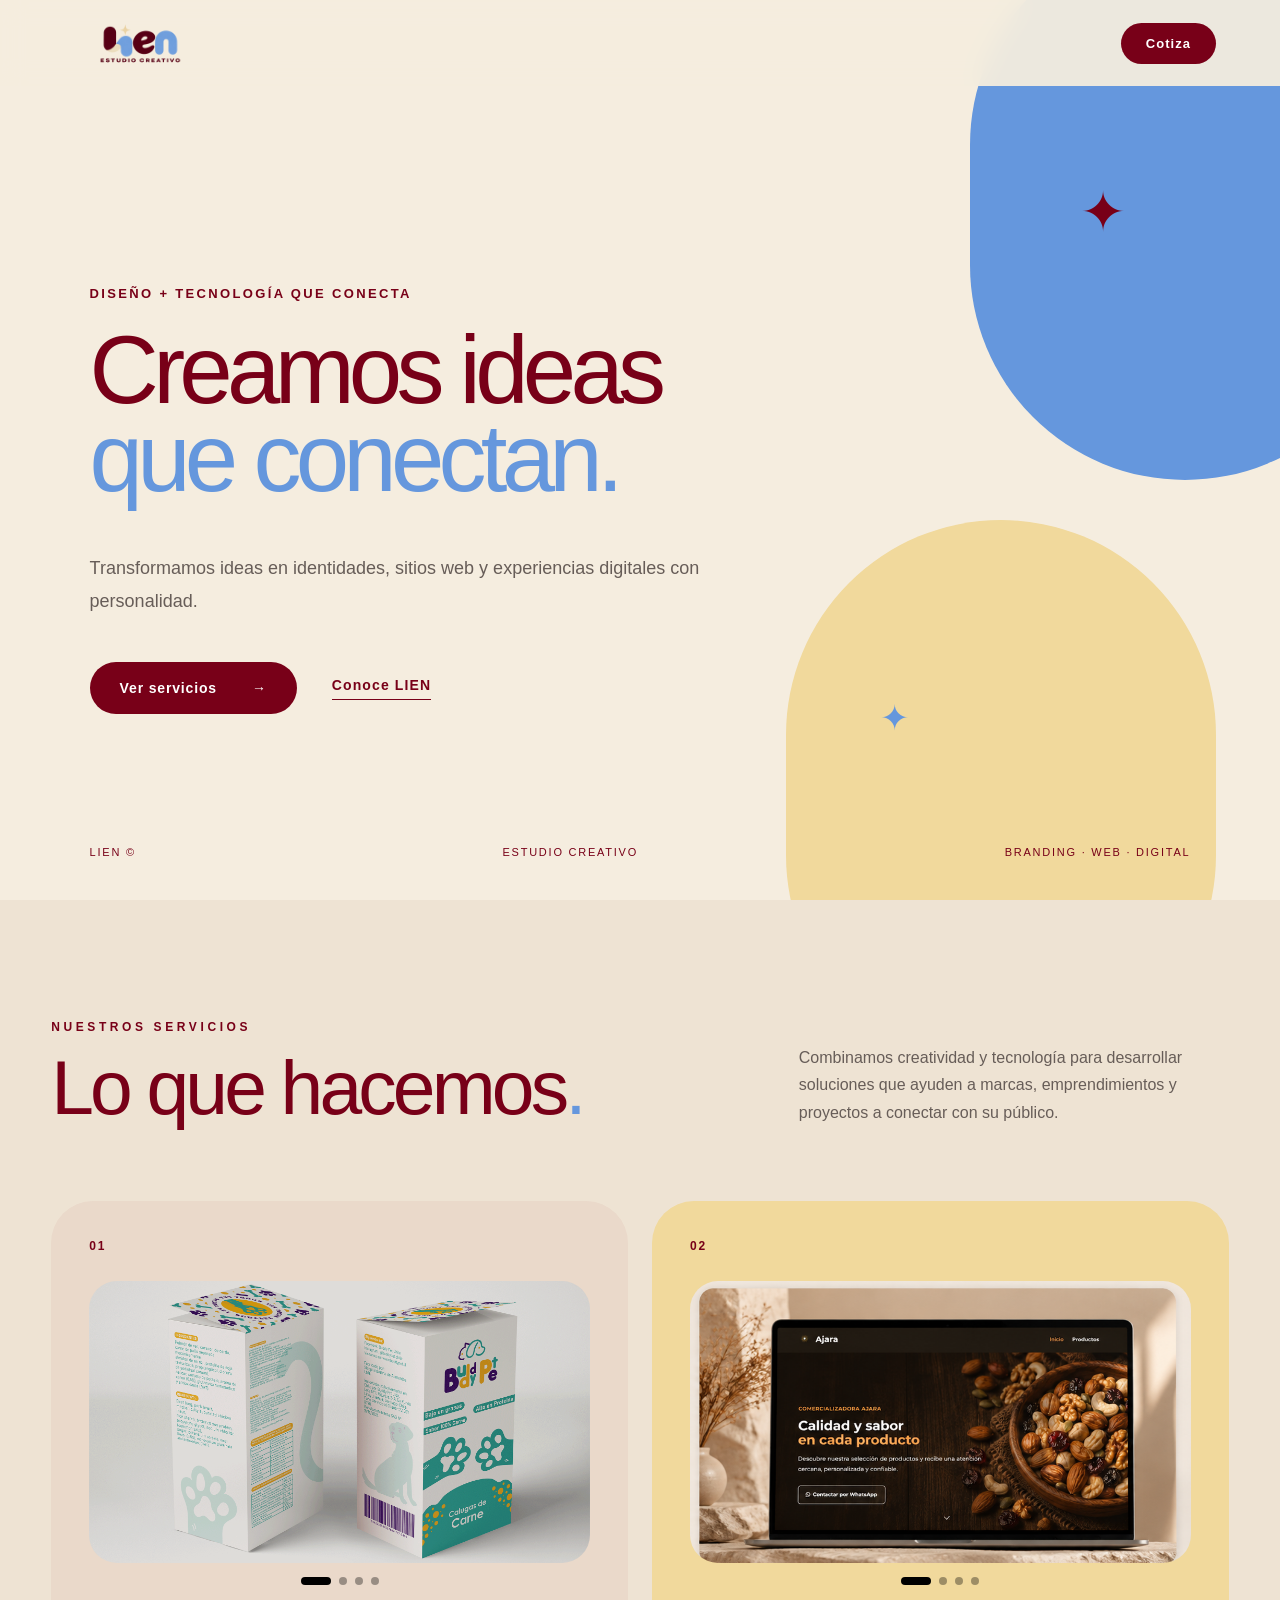
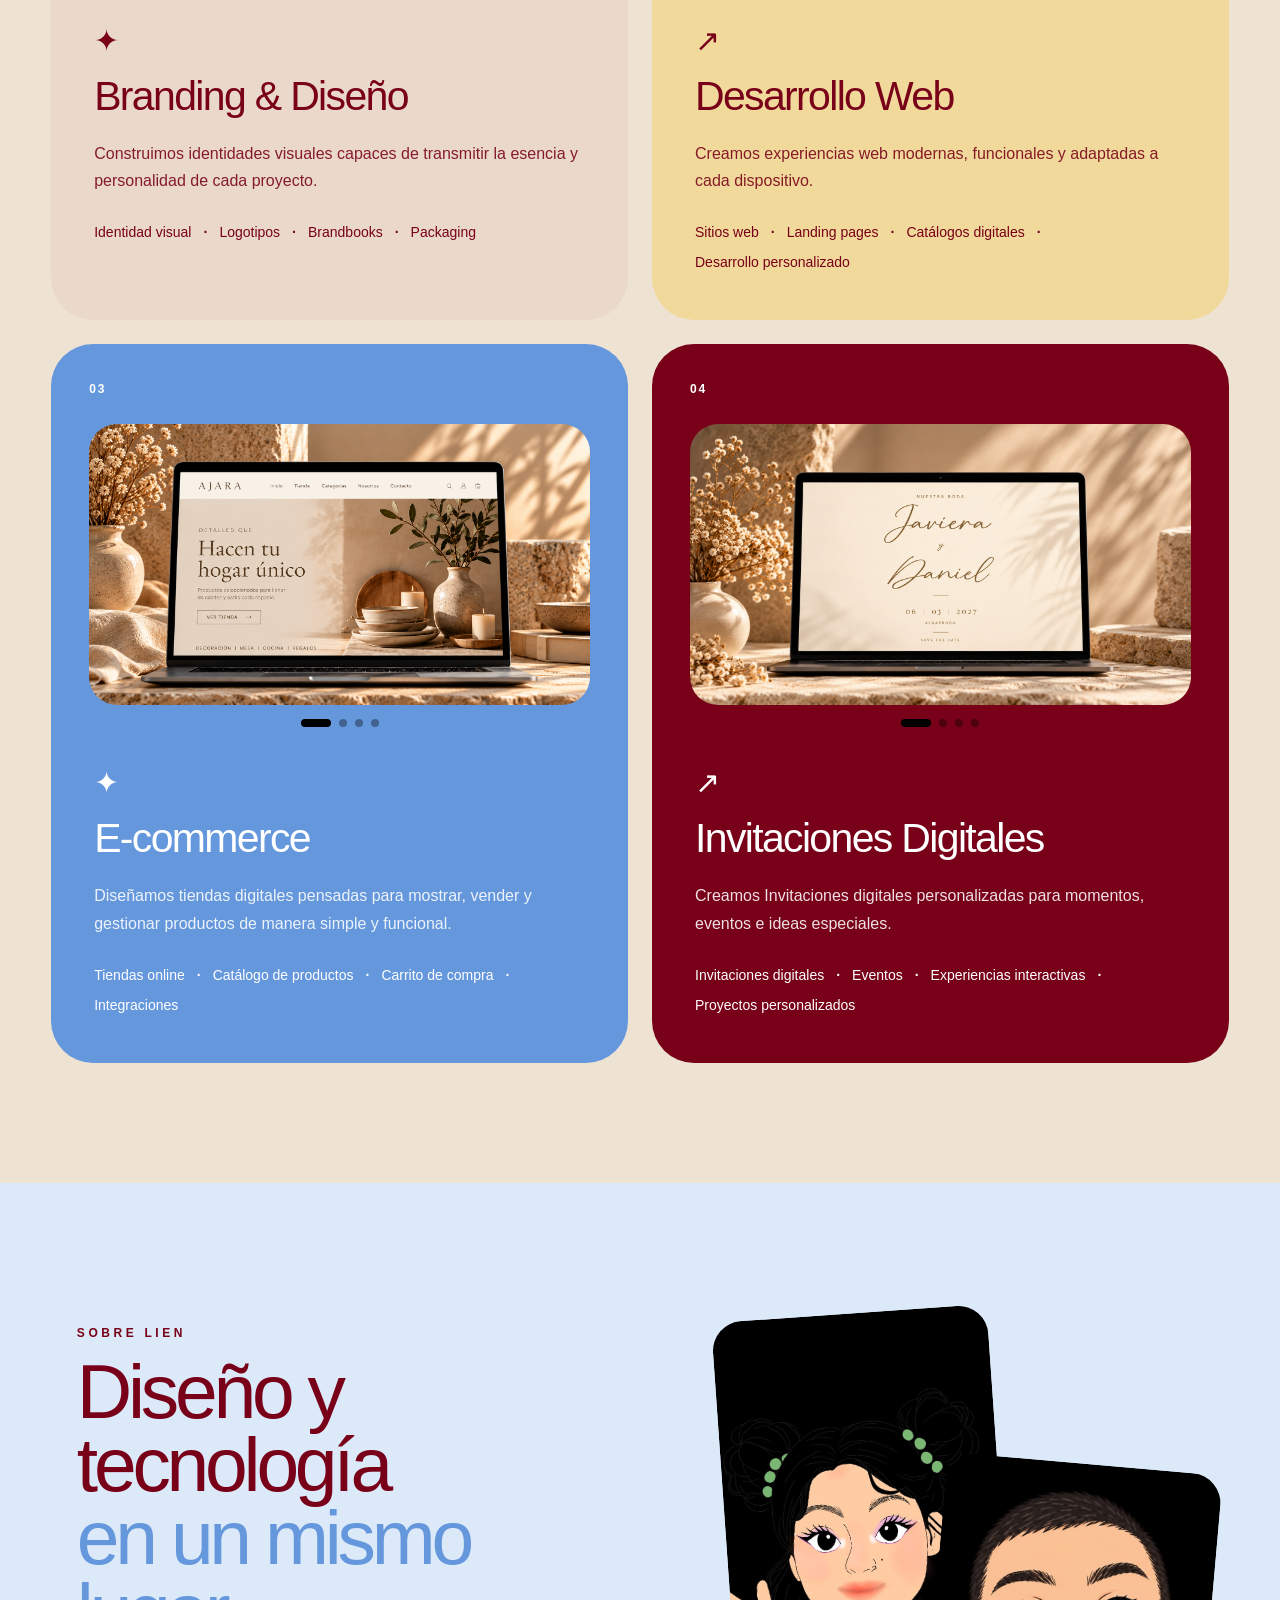
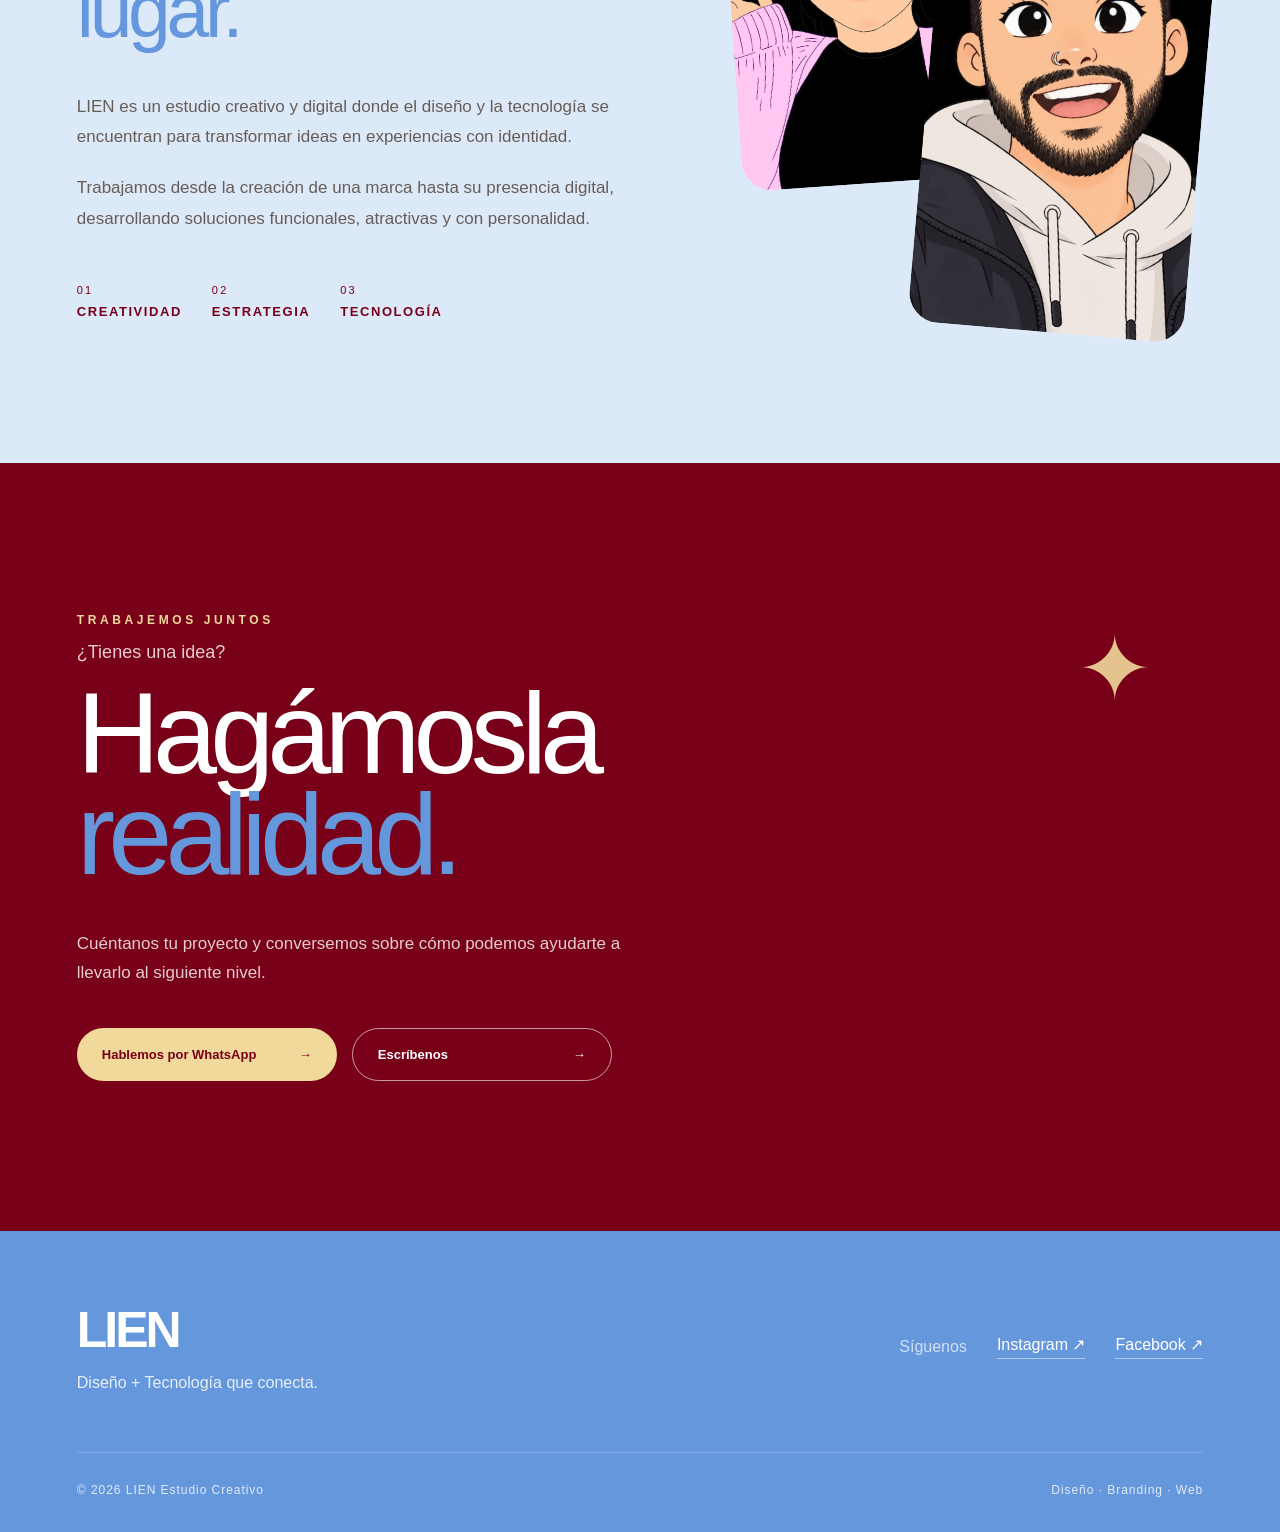
==== commit 6f343234: "Cambios estructurales" ====
--- a/index.html
+++ b/index.html
@@ -25,7 +25,7 @@
 
         <a href="#inicio" class="logo" aria-label="Ir al inicio">
             <img
-                src="assets/images/Logo lien.jpeg"
+                src="assets/images/Logo lien azul SF.png"
                 alt="LIEN Estudio Creativo"
             >
         </a>
@@ -141,28 +141,28 @@
 
                                 <div class="carousel-slide">
                                     <img
+                                        src="assets/images/Branding/packaging-01.gif"
+                                        alt="Proyecto de identidad visual"
+                                    >
+                                </div>
+
+                                <div class="carousel-slide">
+                                    <img
                                         src="assets/images/Branding/branding-01.jpeg"
-                                        alt="Proyecto de identidad visual"
+                                        alt="Aplicación de identidad visual"
+                                    >
+                                </div>
+
+                                <div class="carousel-slide">
+                                    <img
+                                        src="assets/images/Branding/packaging-02.gif"
+                                        alt="Proyecto de packaging"
                                     >
                                 </div>
 
                                 <div class="carousel-slide">
                                     <img
                                         src="assets/images/Branding/branding-02.jpeg"
-                                        alt="Aplicación de identidad visual"
-                                    >
-                                </div>
-
-                                <div class="carousel-slide">
-                                    <img
-                                        src="assets/images/Branding/packaging-01.gif"
-                                        alt="Proyecto de packaging"
-                                    >
-                                </div>
-
-                                <div class="carousel-slide">
-                                    <img
-                                        src="assets/images/Branding/packaging-02.gif"
                                         alt="Aplicación de packaging"
                                     >
                                 </div>
@@ -488,10 +488,10 @@
 
                         <div class="service-icon">↗</div>
 
-                        <h3>Experiencias Digitales</h3>
+                        <h3>Invitaciones Digitales</h3>
 
                         <p>
-                            Creamos experiencias digitales
+                            Creamos Invitaciones digitales
                             personalizadas para momentos,
                             eventos e ideas especiales.
                         </p>
@@ -586,8 +586,6 @@
                             alt="Dani - LIEN Estudio Creativo"
                         >
                     </div>
-
-                    <span class="about-gallery-star">✦</span>
 
                 </div>
 
--- a/style.css
+++ b/style.css
@@ -1359,4 +1359,47 @@
     .hero-bottom span:last-child {
         display: none;
     }
+}
+
+/* NUEVO ESTILO DE LISTADO DE SERVICIOS */
+
+.service-content ul {
+    display: flex;
+    flex-wrap: wrap;
+    align-items: center;
+    gap: 8px 12px;
+    list-style: none;
+    margin-top: 25px;
+}
+
+.service-content li {
+    padding: 0;
+    border: none;
+    border-radius: 0;
+    font-size: 14px;
+    font-weight: 500;
+    line-height: 1.6;
+}
+
+.service-content li:not(:last-child)::after {
+    content: "·";
+    margin-left: 12px;
+    font-weight: 700;
+}
+
+/* ADAPTACIÓN MÓVIL */
+
+@media (max-width: 768px) {
+    .service-content li {
+        padding: 0;
+        font-size: 12px;
+    }
+
+    .service-content ul {
+        gap: 6px 8px;
+    }
+
+    .service-content li:not(:last-child)::after {
+        margin-left: 8px;
+    }
 }
